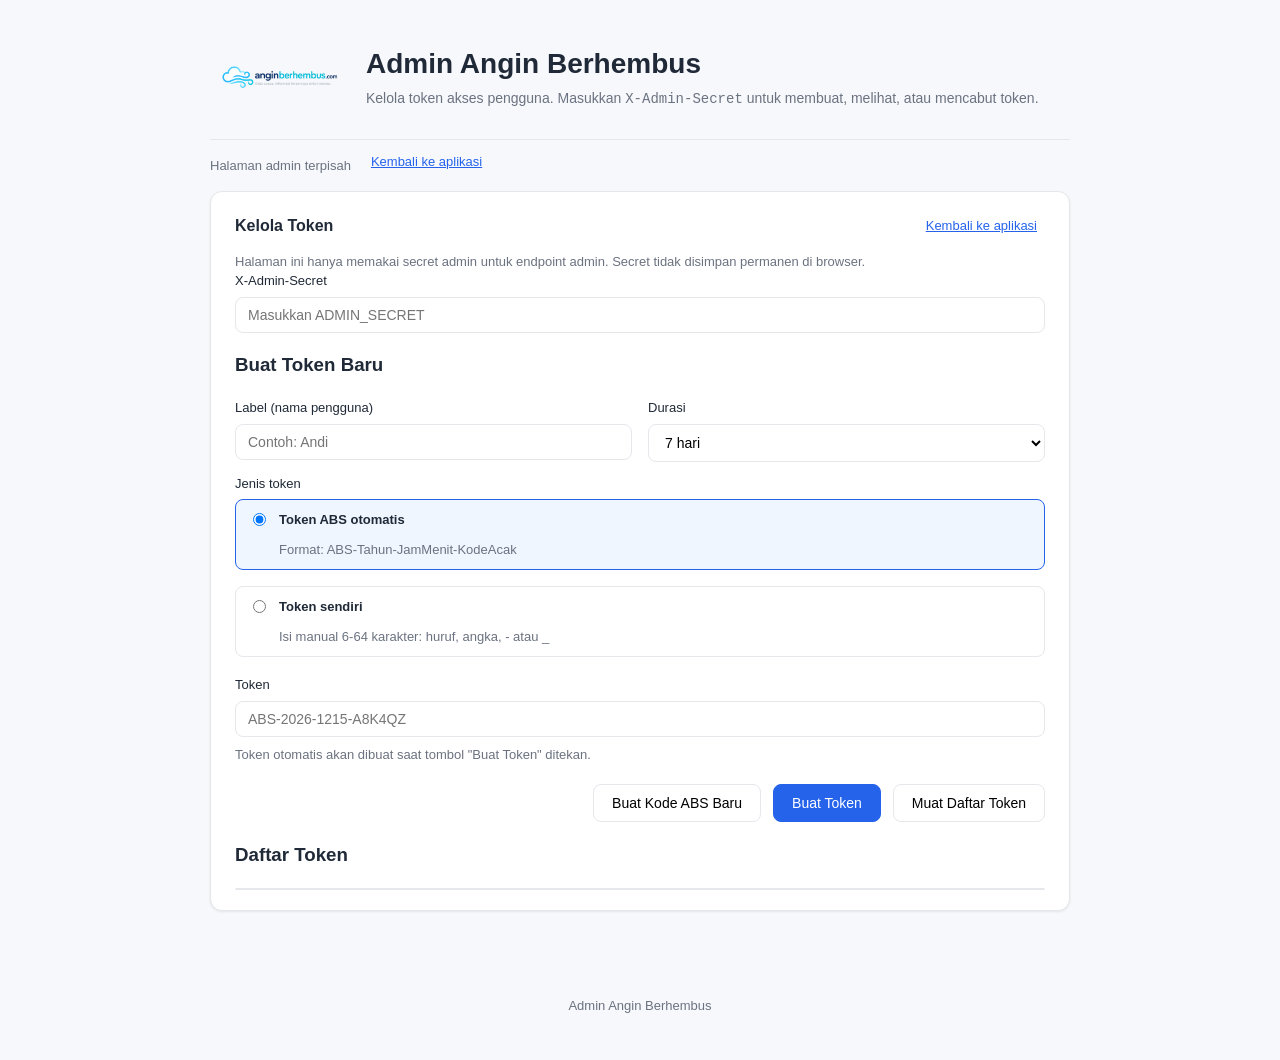
==== admin.html @ bf07e235 "sync: update admin.html" ====
<!DOCTYPE html>
<html lang="id">
<head>
    <meta charset="UTF-8" />
    <meta name="viewport" content="width=device-width, initial-scale=1.0" />
    <title>Admin - Angin Berhembus</title>
    <link rel="stylesheet" href="styles.css" />
    <link rel="icon" type="image/x-icon" href="assets/favicon.ico" />
    <link rel="icon" type="image/png" sizes="128x128" href="assets/favicon.png" />
    <link rel="apple-touch-icon" href="assets/favicon.png" />
</head>
<body data-page="admin">
    <header>
        <div class="brand">
            <img src="assets/logo.png" alt="Logo Angin Berhembus" class="brand-logo" />
            <div class="brand-text">
                <h1>Admin Angin Berhembus</h1>
                <p class="subtitle">
                    Kelola token akses pengguna. Masukkan <code>X-Admin-Secret</code>
                    untuk membuat, melihat, atau mencabut token.
                </p>
            </div>
        </div>
        <div class="auth-bar">
            <span class="muted">Halaman admin terpisah</span>
            <a class="link-button" href="/">Kembali ke aplikasi</a>
        </div>
    </header>

    <main id="admin-view">
        <section class="card">
            <div class="card-header-row">
                <h2>Kelola Token</h2>
                <a class="link-button" href="/">Kembali ke aplikasi</a>
            </div>
            <p class="muted">
                Halaman ini hanya memakai secret admin untuk endpoint admin.
                Secret tidak disimpan permanen di browser.
            </p>
            <div class="field">
                <label for="admin-secret">X-Admin-Secret</label>
                <input
                    id="admin-secret"
                    type="password"
                    placeholder="Masukkan ADMIN_SECRET"
                    autocomplete="current-password"
                />
            </div>

            <h3>Buat Token Baru</h3>
            <div class="row">
                <div class="field">
                    <label for="admin-new-label">Label (nama pengguna)</label>
                    <input id="admin-new-label" type="text" placeholder="Contoh: Andi" />
                </div>
                <div class="field">
                    <label for="admin-new-days">Durasi</label>
                    <select id="admin-new-days">
                        <option value="1">1 hari</option>
                        <option value="7" selected>7 hari</option>
                        <option value="30">30 hari (1 bulan)</option>
                    </select>
                </div>
            </div>

            <div class="field">
                <label>Jenis token</label>
                <div class="radio-row compact">
                    <label class="radio">
                        <input type="radio" name="admin-token-mode" value="abs" checked />
                        <span>
                            <strong>Token ABS otomatis</strong>
                            <em class="muted">Format: ABS-Tahun-JamMenit-KodeAcak</em>
                        </span>
                    </label>
                    <label class="radio">
                        <input type="radio" name="admin-token-mode" value="custom" />
                        <span>
                            <strong>Token sendiri</strong>
                            <em class="muted">Isi manual 6-64 karakter: huruf, angka, - atau _</em>
                        </span>
                    </label>
                </div>
            </div>

            <div class="row">
                <div class="field">
                    <label for="admin-new-token">Token</label>
                    <input
                        id="admin-new-token"
                        type="text"
                        placeholder="ABS-2026-1215-A8K4QZ"
                        autocomplete="off"
                        spellcheck="false"
                    />
                    <p id="admin-token-help" class="muted">
                        Token otomatis akan dibuat saat tombol "Buat Token" ditekan.
                    </p>
                </div>
            </div>

            <div class="actions">
                <button id="admin-generate-token-btn" type="button">Buat Kode ABS Baru</button>
                <button id="admin-create-btn" type="button" class="primary">Buat Token</button>
                <button id="admin-refresh-btn" type="button">Muat Daftar Token</button>
            </div>
            <div id="admin-status" class="status" hidden></div>
            <div id="admin-new-token-box" class="status info" hidden></div>

            <h3>Daftar Token</h3>
            <div class="table-wrap">
                <table id="admin-tokens-table"></table>
            </div>
        </section>
    </main>

    <footer>
        <p>Admin Angin Berhembus</p>
    </footer>

    <script src="config.js"></script>
    <script src="app.js"></script>
</body>
</html>
---- styles.css ----
:root {
    --bg: #f6f8fb;
    --card: #ffffff;
    --text: #1f2937;
    --muted: #6b7280;
    --primary: #2563eb;
    --primary-hover: #1d4ed8;
    --border: #e5e7eb;
    --error: #dc2626;
    --success: #059669;
    --shadow: 0 1px 3px rgba(0, 0, 0, 0.05), 0 1px 2px rgba(0, 0, 0, 0.03);
}

* { box-sizing: border-box; }

body {
    margin: 0;
    font-family: -apple-system, BlinkMacSystemFont, "Segoe UI", Roboto, "Helvetica Neue",
        Arial, sans-serif;
    background: var(--bg);
    color: var(--text);
    line-height: 1.5;
}

header {
    max-width: 900px;
    margin: 0 auto;
    padding: 32px 20px 16px;
}

.brand {
    display: flex;
    align-items: center;
    gap: 16px;
}

.brand-logo {
    width: 140px;
    height: auto;
    flex-shrink: 0;
}

.brand-text {
    min-width: 0;
}

header h1 {
    margin: 0 0 8px;
    font-size: 28px;
    line-height: 1.1;
}

.subtitle {
    margin: 0;
    color: var(--muted);
    font-size: 14px;
}

.subtitle a { color: var(--primary); }

@media (max-width: 560px) {
    .brand { gap: 12px; }
    .brand-logo { width: 88px; }
    header h1 { font-size: 22px; }
}

main {
    max-width: 900px;
    margin: 0 auto;
    padding: 0 20px 40px;
}

.card {
    background: var(--card);
    border: 1px solid var(--border);
    border-radius: 12px;
    padding: 20px 24px;
    margin-bottom: 16px;
    box-shadow: var(--shadow);
}

.card h2 {
    margin: 0 0 16px;
    font-size: 16px;
    font-weight: 600;
}

.field {
    display: flex;
    flex-direction: column;
    margin-bottom: 12px;
    flex: 1;
}

.field label {
    font-size: 13px;
    font-weight: 500;
    margin-bottom: 6px;
    color: var(--text);
}

.field input,
.field select {
    padding: 9px 12px;
    border: 1px solid var(--border);
    border-radius: 8px;
    font-size: 14px;
    font-family: inherit;
    background: white;
    transition: border-color 0.15s, box-shadow 0.15s;
}

.field input:focus,
.field select:focus {
    outline: none;
    border-color: var(--primary);
    box-shadow: 0 0 0 3px rgba(37, 99, 235, 0.15);
}

.row {
    display: flex;
    gap: 16px;
    flex-wrap: wrap;
}

.row .field {
    min-width: 200px;
}

.muted {
    color: var(--muted);
    font-size: 13px;
    margin: 8px 0 0;
}

.autocomplete {
    position: relative;
}

.suggestions {
    position: absolute;
    z-index: 20;
    top: 100%;
    left: 0;
    right: 0;
    margin: 4px 0 0;
    padding: 4px;
    list-style: none;
    background: white;
    border: 1px solid var(--border);
    border-radius: 8px;
    max-height: 240px;
    overflow-y: auto;
    box-shadow: 0 4px 12px rgba(0, 0, 0, 0.08);
}

.suggestions li {
    padding: 8px 10px;
    border-radius: 6px;
    cursor: pointer;
    font-size: 14px;
}

.suggestions li:hover,
.suggestions li.active {
    background: #eff6ff;
}

.suggestions li .meta {
    display: block;
    color: var(--muted);
    font-size: 12px;
    margin-top: 2px;
}

.checkbox-grid {
    display: grid;
    grid-template-columns: repeat(auto-fill, minmax(220px, 1fr));
    gap: 6px 12px;
}

.check {
    display: flex;
    align-items: center;
    gap: 8px;
    font-size: 14px;
    cursor: pointer;
    padding: 4px 0;
}

.check input { margin: 0; }

.radio-row {
    display: flex;
    flex-direction: column;
    gap: 10px;
}

.radio {
    display: flex;
    align-items: flex-start;
    gap: 10px;
    padding: 10px 12px;
    border: 1px solid var(--border);
    border-radius: 8px;
    cursor: pointer;
    font-size: 14px;
    transition: border-color 0.15s, background 0.15s;
}

.radio:has(input:checked) {
    border-color: var(--primary);
    background: #eff6ff;
}

.radio input { margin-top: 3px; }
.radio span { display: flex; flex-direction: column; gap: 2px; }
.radio em { font-style: normal; font-size: 13px; }

select#station-select {
    font-family: ui-monospace, SFMono-Regular, Menlo, Monaco, Consolas, monospace;
    font-size: 13px;
    padding: 6px;
}

select#station-select option {
    padding: 4px 6px;
}

.windrose-header {
    display: flex;
    align-items: center;
    justify-content: space-between;
    margin-bottom: 12px;
    gap: 12px;
}

.windrose-header h2 { margin: 0; }

.windrose-chart {
    width: 100%;
    height: 520px;
    min-height: 480px;
}

.windrose-controls {
    display: flex;
    flex-wrap: wrap;
    align-items: center;
    gap: 8px 12px;
    margin: 0 0 12px;
}

.radio.inline {
    padding: 6px 10px;
}

.actions {
    display: flex;
    gap: 12px;
    flex-wrap: wrap;
    justify-content: flex-end;
    margin-top: 8px;
}

button {
    padding: 10px 18px;
    border-radius: 8px;
    border: 1px solid var(--border);
    background: white;
    font-size: 14px;
    font-weight: 500;
    font-family: inherit;
    cursor: pointer;
    transition: background 0.15s, border-color 0.15s, transform 0.05s;
}

button:hover { background: #f3f4f6; }
button:active { transform: translateY(1px); }
button:disabled { opacity: 0.6; cursor: not-allowed; }

button.primary {
    background: var(--primary);
    color: white;
    border-color: var(--primary);
}

button.primary:hover { background: var(--primary-hover); border-color: var(--primary-hover); }

.status {
    margin-top: 16px;
    padding: 12px 14px;
    border-radius: 8px;
    font-size: 14px;
}

.status.info { background: #eff6ff; color: #1e3a8a; border: 1px solid #bfdbfe; }
.status.error { background: #fef2f2; color: var(--error); border: 1px solid #fecaca; }
.status.success { background: #ecfdf5; color: var(--success); border: 1px solid #a7f3d0; }
.status.loading { background: #fffbeb; color: #92400e; border: 1px solid #fde68a; }

.table-wrap {
    overflow-x: auto;
    border: 1px solid var(--border);
    border-radius: 8px;
}

table {
    width: 100%;
    border-collapse: collapse;
    font-size: 13px;
}

th, td {
    padding: 8px 10px;
    border-bottom: 1px solid var(--border);
    text-align: left;
    white-space: nowrap;
}

th {
    background: #f9fafb;
    font-weight: 600;
    position: sticky;
    top: 0;
}

tr:last-child td { border-bottom: none; }
tr:nth-child(even) { background: #fafbfc; }

footer {
    max-width: 900px;
    margin: 0 auto;
    padding: 16px 20px 32px;
    color: var(--muted);
    font-size: 13px;
    text-align: center;
}

footer a { color: var(--primary); }

/* The HTML `hidden` attribute must always win against our flex/grid layouts. */
[hidden] { display: none !important; }

/* Auth bar in header */
.auth-bar {
    margin-top: 12px;
    display: flex;
    align-items: center;
    gap: 12px;
    font-size: 13px;
    color: var(--muted);
    padding-top: 8px;
    border-top: 1px solid var(--border);
}

.auth-bar #auth-label {
    flex: 1;
    color: var(--text);
    font-weight: 500;
}

.link-button {
    background: none;
    border: none;
    color: var(--primary);
    cursor: pointer;
    padding: 4px 8px;
    font-size: 13px;
    border-radius: 4px;
}

.link-button:hover { background: rgba(37, 99, 235, 0.08); }

/* Login card */
.login-card { max-width: 520px; margin: 24px auto; }
.login-card .actions { margin-top: 16px; }

/* Admin panel */
.card-header-row {
    display: flex;
    align-items: center;
    justify-content: space-between;
    margin-bottom: 12px;
}

.card-header-row h2 { margin: 0; }

.token-display {
    font-family: ui-monospace, "SF Mono", Menlo, Consolas, monospace;
    font-size: 12px;
    background: #f3f4f6;
    padding: 2px 6px;
    border-radius: 4px;
    word-break: break-all;
    user-select: all;
}

.badge {
    display: inline-block;
    padding: 2px 8px;
    border-radius: 999px;
    font-size: 12px;
    font-weight: 600;
}
.badge.good { background: #d1fae5; color: #065f46; }
.badge.bad  { background: #fee2e2; color: #991b1b; }
.badge.muted { background: #e5e7eb; color: #4b5563; }

.status.info { background: #eff6ff; color: #1e3a8a; border: 1px solid #bfdbfe; }
.status.success { background: #ecfdf5; color: #065f46; border: 1px solid #a7f3d0; }
.status.error { background: #fef2f2; color: #991b1b; border: 1px solid #fecaca; }
.status.loading { background: #fef3c7; color: #92400e; border: 1px solid #fde68a; }

/* Tabs (Cari Nama / Pilih di Peta) */
.tabs {
    display: flex;
    gap: 4px;
    border-bottom: 1px solid var(--border);
    margin-bottom: 14px;
}
.tab {
    background: transparent;
    border: none;
    border-bottom: 2px solid transparent;
    padding: 8px 14px;
    font-size: 14px;
    font-weight: 500;
    color: var(--muted);
    cursor: pointer;
    transition: color 0.15s, border-color 0.15s;
}
.tab:hover { color: var(--primary); }
.tab.active {
    color: var(--primary);
    border-bottom-color: var(--primary);
}

.map-canvas {
    width: 100%;
    height: 380px;
    border: 1px solid var(--border);
    border-radius: 8px;
    margin-top: 8px;
}
.map-controls {
    display: flex;
    align-items: center;
    justify-content: space-between;
    gap: 12px;
    flex-wrap: wrap;
    margin-bottom: 8px;
}
.mode-toggle {
    display: flex;
    gap: 8px;
}
.radio-inline {
    display: inline-flex;
    align-items: center;
    gap: 6px;
    padding: 6px 10px;
    border: 1px solid var(--border);
    border-radius: 6px;
    font-size: 13px;
    cursor: pointer;
}
.radio-inline:has(input:checked) {
    border-color: var(--primary);
    background: #eff6ff;
    color: var(--primary);
}

/* Override Leaflet's default z-index so popups don't punch through other UI. */
.leaflet-pane, .leaflet-top, .leaflet-bottom { z-index: 100; }

@media (max-width: 600px) {
    header { padding: 20px 16px 8px; }
    main { padding: 0 16px 24px; }
    .card { padding: 16px; }
    .actions { justify-content: stretch; }
    .actions button { flex: 1; }
    .map-canvas { height: 320px; }
}
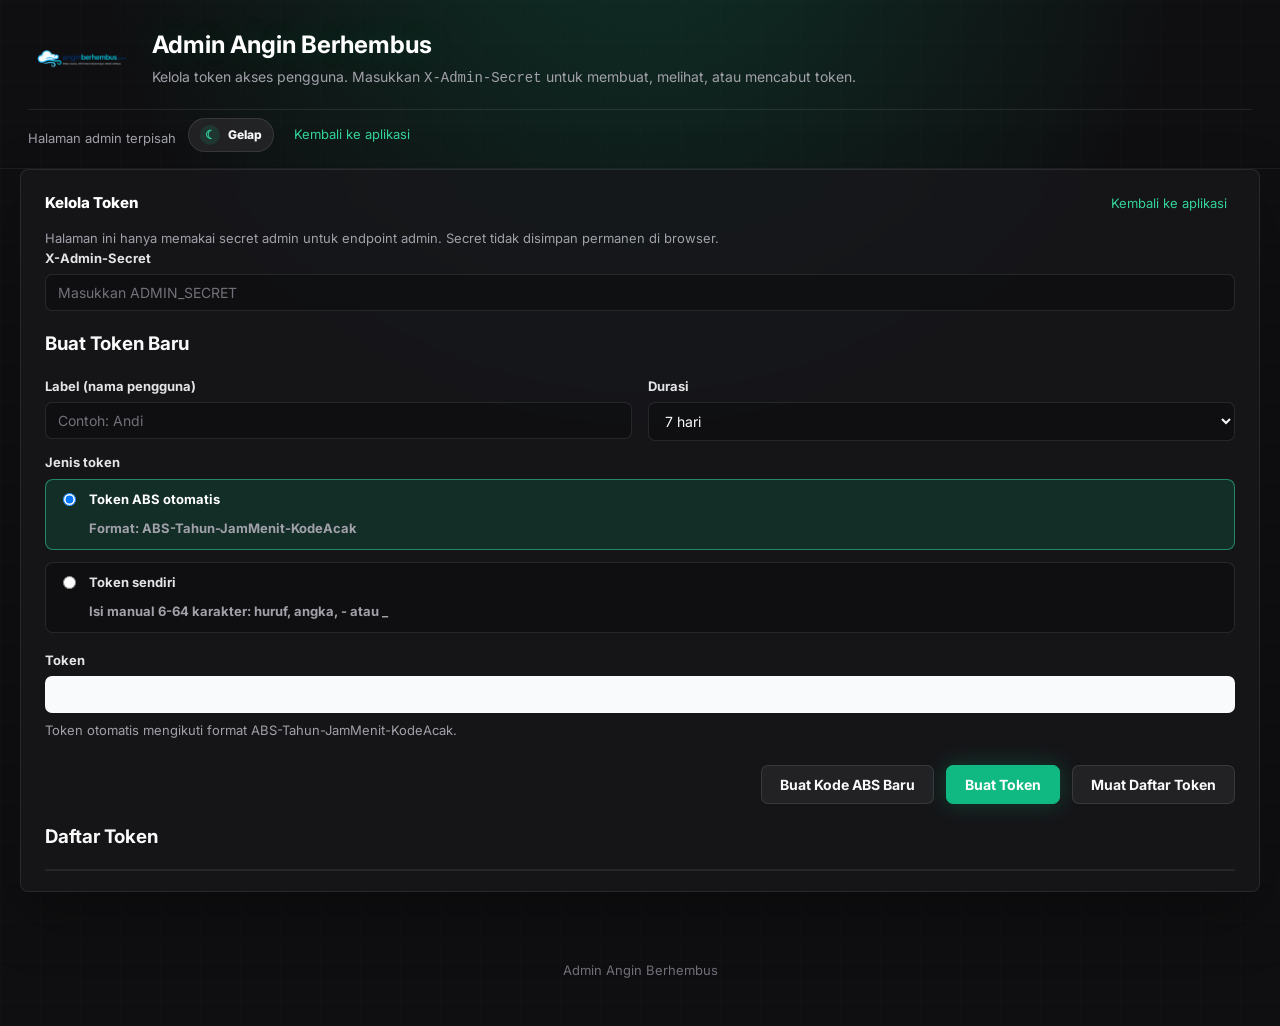
==== commit c5e7c081: "sync: update admin.html" ====
--- a/admin.html
+++ b/admin.html
@@ -4,7 +4,17 @@
     <meta charset="UTF-8" />
     <meta name="viewport" content="width=device-width, initial-scale=1.0" />
     <title>Admin - Angin Berhembus</title>
-    <link rel="stylesheet" href="styles.css" />
+    <link rel="preconnect" href="https://fonts.googleapis.com" />
+    <link rel="preconnect" href="https://fonts.gstatic.com" crossorigin />
+    <link href="https://fonts.googleapis.com/css2?family=Inter:wght@300;400;600;700;800&display=swap" rel="stylesheet" />
+    <link rel="stylesheet" href="styles.css?v=20260522-admin-theme-login" />
+    <script>
+        (() => {
+            const saved = localStorage.getItem("wde.theme");
+            const theme = saved === "light" || saved === "dark" ? saved : "dark";
+            document.documentElement.dataset.theme = theme;
+        })();
+    </script>
     <link rel="icon" type="image/x-icon" href="assets/favicon.ico" />
     <link rel="icon" type="image/png" sizes="128x128" href="assets/favicon.png" />
     <link rel="apple-touch-icon" href="assets/favicon.png" />
@@ -23,6 +33,10 @@
         </div>
         <div class="auth-bar">
             <span class="muted">Halaman admin terpisah</span>
+            <button id="theme-toggle" type="button" class="theme-toggle" aria-label="Ganti tema" aria-pressed="false">
+                <span class="theme-icon" aria-hidden="true">☾</span>
+                <span id="theme-label">Gelap</span>
+            </button>
             <a class="link-button" href="/">Kembali ke aplikasi</a>
         </div>
     </header>
@@ -119,6 +133,6 @@
     </footer>
 
     <script src="config.js"></script>
-    <script src="app.js"></script>
+    <script src="app.js?v=20260522-admin-theme-login"></script>
 </body>
 </html>
--- a/styles.css
+++ b/styles.css
@@ -117,6 +117,11 @@
     box-shadow: 0 0 0 3px rgba(37, 99, 235, 0.15);
 }
 
+.field input[readonly] {
+    background: #f9fafb;
+    color: var(--text);
+}
+
 .row {
     display: flex;
     gap: 16px;
@@ -196,6 +201,10 @@
     gap: 10px;
 }
 
+.radio-row.compact {
+    gap: 6px;
+}
+
 .radio {
     display: flex;
     align-items: flex-start;
@@ -368,6 +377,7 @@
     padding: 4px 8px;
     font-size: 13px;
     border-radius: 4px;
+    text-decoration: none;
 }
 
 .link-button:hover { background: rgba(37, 99, 235, 0.08); }
@@ -451,6 +461,88 @@
     flex-wrap: wrap;
     margin-bottom: 8px;
 }
+
+.coordinate-panel {
+    padding: 14px;
+    margin: 10px 0 12px;
+    background: rgba(39, 39, 42, 0.48);
+    border: 1px solid rgba(255, 255, 255, 0.09);
+    border-radius: 8px;
+}
+
+.coordinate-fields {
+    margin-top: 4px;
+}
+
+.dms-grid {
+    display: grid;
+    grid-template-columns: 86px repeat(3, minmax(74px, 1fr)) minmax(76px, 0.7fr);
+    gap: 8px;
+    align-items: center;
+}
+
+.dms-grid label {
+    color: #e4e4e7;
+    font-size: 13px;
+    font-weight: 700;
+}
+
+.dms-grid input,
+.dms-grid select {
+    min-width: 0;
+    padding: 9px 10px;
+    color: #fafafa;
+    background: rgba(15, 15, 17, 0.72);
+    border: 1px solid rgba(255, 255, 255, 0.10);
+    border-radius: 7px;
+}
+
+.coordinate-actions {
+    display: flex;
+    align-items: center;
+    gap: 12px;
+    flex-wrap: wrap;
+    margin-top: 10px;
+}
+
+.coordinate-actions .primary {
+    min-width: 170px;
+}
+
+.climate-chart-grid {
+    display: grid;
+    grid-template-columns: 1fr;
+    gap: 16px;
+    height: auto;
+    min-height: 0;
+}
+
+.climate-chart-card {
+    padding: 14px;
+    background: rgba(15, 15, 17, 0.40);
+    border: 1px solid rgba(255, 255, 255, 0.09);
+    border-radius: 8px;
+}
+
+.climate-chart-card-header {
+    display: flex;
+    align-items: center;
+    justify-content: space-between;
+    gap: 12px;
+    margin-bottom: 8px;
+}
+
+.climate-chart-card-header h3 {
+    margin: 0;
+    color: #ffffff;
+    font-size: 14px;
+}
+
+.climate-plot {
+    width: 100%;
+    height: 430px;
+    min-height: 380px;
+}
 .mode-toggle {
     display: flex;
     gap: 8px;
@@ -481,4 +573,920 @@
     .actions { justify-content: stretch; }
     .actions button { flex: 1; }
     .map-canvas { height: 320px; }
-}
+    .dms-grid { grid-template-columns: 1fr; }
+    .climate-plot { height: 380px; }
+}
+
+/* Professional dashboard refresh */
+:root {
+    --bg: #f8fafc;
+    --card: #ffffff;
+    --text: #0f172a;
+    --muted: #64748b;
+    --primary: #0f766e;
+    --primary-hover: #115e59;
+    --navy: #0f172a;
+    --panel: #f1f5f9;
+    --border: #dbe3ea;
+    --shadow: 0 12px 28px rgba(15, 23, 42, 0.06);
+}
+
+body {
+    background:
+        linear-gradient(180deg, #ffffff 0, #f8fafc 260px),
+        var(--bg);
+}
+
+header,
+main,
+footer {
+    max-width: 1360px;
+}
+
+header {
+    padding: 24px 28px 16px;
+    border-bottom: 1px solid rgba(219, 227, 234, 0.9);
+}
+
+.brand-logo {
+    width: 108px;
+}
+
+header h1 {
+    color: var(--navy);
+    font-size: 24px;
+    letter-spacing: 0;
+}
+
+.subtitle {
+    max-width: 760px;
+    color: #475569;
+}
+
+main#app-view {
+    padding: 22px 28px 48px;
+}
+
+.dashboard-shell {
+    display: grid;
+    grid-template-columns: 282px minmax(0, 1fr);
+    gap: 24px;
+    align-items: start;
+}
+
+.dashboard-workspace {
+    min-width: 0;
+}
+
+.workflow-sidebar {
+    position: sticky;
+    top: 16px;
+    min-height: 620px;
+    padding: 22px;
+    color: #334155;
+    background: #ffffff;
+    border: 1px solid var(--border);
+    border-radius: 8px;
+    box-shadow: none;
+}
+
+.workflow-kicker {
+    margin: 0 0 10px;
+    color: #0f766e;
+    font-size: 11px;
+    font-weight: 800;
+    letter-spacing: 0.08em;
+    text-transform: uppercase;
+}
+
+.workflow-sidebar h2 {
+    margin: 0 0 18px;
+    color: var(--navy);
+    font-size: 22px;
+    line-height: 1.15;
+}
+
+.workflow-steps {
+    display: flex;
+    flex-direction: column;
+    gap: 13px;
+    margin: 0;
+    padding: 0;
+    list-style: none;
+}
+
+.workflow-steps li {
+    display: grid;
+    grid-template-columns: 34px minmax(0, 1fr);
+    gap: 12px;
+    align-items: start;
+}
+
+.workflow-steps li > span {
+    display: grid;
+    place-items: center;
+    width: 34px;
+    height: 34px;
+    color: #0f766e;
+    background: #ecfdf5;
+    border: 1px solid #99f6e4;
+    border-radius: 8px;
+    font-size: 12px;
+    font-weight: 800;
+}
+
+.workflow-steps strong {
+    display: block;
+    color: #0f172a;
+    font-size: 14px;
+}
+
+.workflow-steps small {
+    display: block;
+    color: #64748b;
+    font-size: 12px;
+    line-height: 1.45;
+}
+
+.sidebar-panel {
+    margin-top: 22px;
+    padding: 14px;
+    background: #f8fafc;
+    border: 1px solid var(--border);
+    border-radius: 8px;
+}
+
+.sidebar-panel strong {
+    display: block;
+    color: #0f172a;
+    font-size: 13px;
+}
+
+.sidebar-panel p {
+    margin: 6px 0 0;
+    color: #64748b;
+    font-size: 12px;
+    line-height: 1.55;
+}
+
+#weather-form {
+    display: grid;
+    grid-template-columns: repeat(2, minmax(0, 1fr));
+    gap: 16px;
+}
+
+#weather-form > .card,
+#weather-form > .actions,
+#weather-form > .status {
+    margin: 0;
+}
+
+#weather-form > .card:nth-of-type(1),
+#weather-form > .card:nth-of-type(2),
+#weather-form > .actions,
+#weather-form > .status {
+    grid-column: 1 / -1;
+}
+
+.card {
+    border-radius: 8px;
+    border-color: var(--border);
+    box-shadow: none;
+}
+
+.card h2 {
+    color: var(--navy);
+    font-size: 15px;
+    font-weight: 800;
+}
+
+.field label {
+    color: #334155;
+    font-weight: 700;
+}
+
+.field input,
+.field select {
+    border-radius: 7px;
+    border-color: #cbd5e1;
+    color: #0f172a;
+}
+
+.field input:focus,
+.field select:focus {
+    border-color: var(--primary);
+    box-shadow: 0 0 0 3px rgba(15, 118, 110, 0.14);
+}
+
+.radio {
+    border-radius: 8px;
+    background: #ffffff;
+}
+
+.radio:has(input:checked),
+.radio-inline:has(input:checked) {
+    border-color: #0f766e;
+    background: #ecfdf5;
+    color: #0f766e;
+}
+
+.tabs {
+    border-color: var(--border);
+}
+
+.tab.active {
+    color: var(--primary);
+    border-bottom-color: var(--primary);
+}
+
+.actions {
+    align-items: center;
+    padding: 4px 0 0;
+}
+
+button {
+    border-radius: 7px;
+    border-color: #cbd5e1;
+    color: #0f172a;
+    font-weight: 700;
+}
+
+button.primary {
+    background: #0f766e;
+    border-color: #0f766e;
+    box-shadow: 0 8px 18px rgba(15, 118, 110, 0.18);
+}
+
+button.primary:hover {
+    background: #115e59;
+    border-color: #115e59;
+}
+
+#baseline-btn {
+    color: #0f766e;
+    background: #ecfdf5;
+    border-color: #99f6e4;
+}
+
+#baseline-btn:hover {
+    background: #ccfbf1;
+}
+
+#download-btn {
+    min-width: 176px;
+}
+
+.status {
+    border-radius: 8px;
+    font-weight: 700;
+}
+
+#weather-form > .status {
+    border-left-width: 5px;
+}
+
+.status.info {
+    color: #164e63;
+    background: #ecfeff;
+    border-color: #a5f3fc;
+}
+
+.status.success {
+    color: #065f46;
+    background: #ecfdf5;
+    border-color: #99f6e4;
+}
+
+.status.loading {
+    color: #713f12;
+    background: #fffbeb;
+    border-color: #fde68a;
+}
+
+.status.error {
+    color: #991b1b;
+    background: #fef2f2;
+    border-color: #fecaca;
+}
+
+#climate-chart-section,
+#windrose-section,
+#preview-section {
+    margin-top: 16px;
+}
+
+.windrose-header {
+    padding-bottom: 12px;
+    border-bottom: 1px solid var(--border);
+}
+
+.windrose-chart {
+    min-height: 440px;
+    height: 500px;
+}
+
+#preview-info {
+    margin-bottom: 14px;
+    padding: 13px 14px;
+    color: #334155;
+    background: #f8fafc;
+    border: 1px solid var(--border);
+    border-radius: 8px;
+}
+
+.preview-summary-text {
+    font-size: 13px;
+    line-height: 1.55;
+}
+
+.source-badges {
+    display: flex;
+    flex-wrap: wrap;
+    gap: 8px;
+    margin-top: 10px;
+}
+
+.source-badge {
+    display: inline-flex;
+    align-items: center;
+    min-height: 26px;
+    padding: 4px 9px;
+    border: 1px solid #cbd5e1;
+    border-radius: 999px;
+    color: #334155;
+    background: #ffffff;
+    font-size: 12px;
+    font-weight: 800;
+}
+
+.source-badge.observed,
+.source-badge.audit-good {
+    color: #065f46;
+    background: #ecfdf5;
+    border-color: #99f6e4;
+}
+
+.source-badge.aggregated {
+    color: #164e63;
+    background: #ecfeff;
+    border-color: #a5f3fc;
+}
+
+.source-badge.reanalysis,
+.source-badge.audit-warn {
+    color: #92400e;
+    background: #fffbeb;
+    border-color: #fde68a;
+}
+
+.table-wrap {
+    border-radius: 8px;
+    background: white;
+}
+
+table {
+    font-size: 12px;
+}
+
+th {
+    color: #0f172a;
+    background: #eaf1f7;
+    font-size: 12px;
+    text-transform: none;
+}
+
+td {
+    color: #1e293b;
+}
+
+tr:nth-child(even) {
+    background: #f8fafc;
+}
+
+footer {
+    padding-top: 0;
+}
+
+@media (max-width: 980px) {
+    header,
+    main#app-view,
+    footer {
+        padding-left: 18px;
+        padding-right: 18px;
+    }
+
+    .dashboard-shell,
+    #weather-form {
+        grid-template-columns: 1fr;
+    }
+
+    .workflow-sidebar {
+        position: static;
+        min-height: auto;
+    }
+
+    #weather-form > .card,
+    #weather-form > .actions,
+    #weather-form > .status {
+        grid-column: 1;
+    }
+}
+
+/* Hard override for cached/dark sidebar variants. */
+main#app-view .workflow-sidebar {
+    color: #334155 !important;
+    background: #ffffff !important;
+    border-color: #dbe3ea !important;
+    box-shadow: none !important;
+}
+
+main#app-view .workflow-kicker {
+    color: #0f766e !important;
+}
+
+main#app-view .workflow-sidebar h2,
+main#app-view .workflow-steps strong,
+main#app-view .sidebar-panel strong {
+    color: #0f172a !important;
+}
+
+main#app-view .workflow-steps small,
+main#app-view .sidebar-panel p {
+    color: #64748b !important;
+}
+
+main#app-view .sidebar-panel {
+    background: #f8fafc !important;
+    border-color: #dbe3ea !important;
+}
+
+/* Planter-inspired premium dark/glass theme. */
+:root {
+    --bg: #0f0f11;
+    --card: rgba(24, 24, 27, 0.78);
+    --text: #fafafa;
+    --muted: #a1a1aa;
+    --primary: #10b981;
+    --primary-hover: #059669;
+    --accent: #34d399;
+    --navy: #fafafa;
+    --panel: rgba(39, 39, 42, 0.65);
+    --border: rgba(255, 255, 255, 0.09);
+    --shadow: 0 24px 60px rgba(0, 0, 0, 0.28);
+}
+
+body {
+    font-family: "Inter", -apple-system, BlinkMacSystemFont, "Segoe UI", sans-serif;
+    color: var(--text);
+    background:
+        radial-gradient(circle at 50% -12%, rgba(16, 185, 129, 0.20), rgba(15, 15, 17, 0) 42%),
+        linear-gradient(rgba(39, 39, 42, 0.08) 1px, transparent 1px),
+        linear-gradient(90deg, rgba(39, 39, 42, 0.08) 1px, transparent 1px),
+        #0f0f11;
+    background-size: auto, 40px 40px, 40px 40px, auto;
+}
+
+header {
+    border-bottom-color: rgba(255, 255, 255, 0.06);
+}
+
+header h1 {
+    color: #ffffff;
+    text-shadow: 0 0 32px rgba(16, 185, 129, 0.24);
+}
+
+.subtitle,
+.muted {
+    color: #a1a1aa;
+}
+
+.subtitle a,
+footer a,
+.link-button {
+    color: #34d399;
+}
+
+.dashboard-shell {
+    gap: 24px;
+}
+
+.card,
+.workflow-sidebar,
+.login-card {
+    color: #fafafa;
+    background: rgba(24, 24, 27, 0.78);
+    border: 1px solid rgba(255, 255, 255, 0.09);
+    box-shadow: 0 24px 60px rgba(0, 0, 0, 0.28);
+    backdrop-filter: blur(10px);
+}
+
+.workflow-sidebar,
+main#app-view .workflow-sidebar {
+    color: #fafafa !important;
+    background: rgba(24, 24, 27, 0.78) !important;
+    border-color: rgba(255, 255, 255, 0.09) !important;
+    box-shadow: 0 24px 60px rgba(0, 0, 0, 0.28) !important;
+}
+
+.workflow-kicker,
+main#app-view .workflow-kicker {
+    color: #34d399 !important;
+}
+
+.workflow-sidebar h2,
+.card h2,
+main#app-view .workflow-sidebar h2,
+main#app-view .workflow-steps strong,
+main#app-view .sidebar-panel strong {
+    color: #ffffff !important;
+}
+
+.workflow-steps small,
+main#app-view .workflow-steps small,
+main#app-view .sidebar-panel p {
+    color: #a1a1aa !important;
+}
+
+.workflow-steps li > span {
+    color: #34d399;
+    background: rgba(16, 185, 129, 0.16);
+    border-color: rgba(52, 211, 153, 0.34);
+}
+
+.sidebar-panel,
+main#app-view .sidebar-panel {
+    background: rgba(39, 39, 42, 0.65) !important;
+    border-color: rgba(255, 255, 255, 0.09) !important;
+}
+
+.field label {
+    color: #e4e4e7;
+}
+
+.field input,
+.field select,
+select#station-select {
+    color: #fafafa;
+    background: rgba(15, 15, 17, 0.72);
+    border-color: rgba(255, 255, 255, 0.10);
+}
+
+.field input::placeholder {
+    color: #71717a;
+}
+
+.field input:focus,
+.field select:focus {
+    border-color: #10b981;
+    box-shadow: 0 0 0 3px rgba(16, 185, 129, 0.18);
+}
+
+.suggestions,
+.radio,
+.radio-inline,
+.table-wrap {
+    background: rgba(15, 15, 17, 0.72);
+    border-color: rgba(255, 255, 255, 0.10);
+}
+
+.suggestions li:hover,
+.suggestions li.active,
+.radio:has(input:checked),
+.radio-inline:has(input:checked) {
+    color: #ffffff;
+    background: rgba(16, 185, 129, 0.15);
+    border-color: rgba(52, 211, 153, 0.55);
+}
+
+.tabs {
+    border-color: rgba(255, 255, 255, 0.10);
+}
+
+.tab {
+    color: #a1a1aa;
+}
+
+.tab:hover,
+.tab.active {
+    color: #34d399;
+    border-bottom-color: #10b981;
+}
+
+button {
+    color: #fafafa;
+    background: rgba(39, 39, 42, 0.80);
+    border-color: rgba(255, 255, 255, 0.10);
+}
+
+button:hover {
+    background: rgba(255, 255, 255, 0.10);
+}
+
+button.primary {
+    background: #10b981;
+    border-color: #10b981;
+    box-shadow: 0 0 22px rgba(16, 185, 129, 0.26);
+}
+
+button.primary:hover {
+    background: #059669;
+    border-color: #059669;
+}
+
+#baseline-btn {
+    color: #ffffff;
+    background: rgba(16, 185, 129, 0.17);
+    border-color: rgba(52, 211, 153, 0.42);
+}
+
+#baseline-btn:hover {
+    background: rgba(16, 185, 129, 0.27);
+}
+
+.status.info,
+.status.success,
+.status.loading,
+.status.error {
+    background: rgba(39, 39, 42, 0.76);
+    border-color: rgba(255, 255, 255, 0.10);
+}
+
+.status.info { color: #67e8f9; }
+.status.success { color: #34d399; }
+.status.loading { color: #fbbf24; }
+.status.error { color: #fca5a5; }
+
+#preview-info,
+.source-badge {
+    color: #d4d4d8;
+    background: rgba(39, 39, 42, 0.66);
+    border-color: rgba(255, 255, 255, 0.09);
+}
+
+.source-badge.observed,
+.source-badge.audit-good {
+    color: #34d399;
+    background: rgba(16, 185, 129, 0.14);
+    border-color: rgba(52, 211, 153, 0.32);
+}
+
+.source-badge.aggregated {
+    color: #60a5fa;
+    background: rgba(59, 130, 246, 0.14);
+    border-color: rgba(96, 165, 250, 0.30);
+}
+
+.source-badge.reanalysis,
+.source-badge.audit-warn {
+    color: #fbbf24;
+    background: rgba(251, 191, 36, 0.12);
+    border-color: rgba(251, 191, 36, 0.28);
+}
+
+th {
+    color: #fafafa;
+    background: rgba(39, 39, 42, 0.92);
+}
+
+td {
+    color: #d4d4d8;
+}
+
+tr:nth-child(even) {
+    background: rgba(255, 255, 255, 0.03);
+}
+
+footer {
+    color: #71717a;
+}
+
+.theme-toggle {
+    display: inline-flex;
+    align-items: center;
+    gap: 8px;
+    min-height: 34px;
+    padding: 6px 11px;
+    color: #fafafa;
+    background: rgba(39, 39, 42, 0.80);
+    border: 1px solid rgba(255, 255, 255, 0.10);
+    border-radius: 999px;
+    font-size: 12px;
+    font-weight: 800;
+}
+
+.theme-icon {
+    display: grid;
+    place-items: center;
+    width: 20px;
+    height: 20px;
+    color: #34d399;
+    background: rgba(16, 185, 129, 0.14);
+    border-radius: 999px;
+}
+
+html[data-theme="light"] {
+    --bg: #f8fafc;
+    --card: #ffffff;
+    --text: #0f172a;
+    --muted: #64748b;
+    --primary: #0f766e;
+    --primary-hover: #115e59;
+    --accent: #14b8a6;
+    --navy: #0f172a;
+    --panel: #f1f5f9;
+    --border: #dbe3ea;
+    --shadow: 0 16px 36px rgba(15, 23, 42, 0.08);
+}
+
+html[data-theme="light"] body {
+    color: #0f172a;
+    background:
+        radial-gradient(circle at 50% -12%, rgba(20, 184, 166, 0.16), rgba(248, 250, 252, 0) 42%),
+        linear-gradient(rgba(15, 23, 42, 0.035) 1px, transparent 1px),
+        linear-gradient(90deg, rgba(15, 23, 42, 0.035) 1px, transparent 1px),
+        #f8fafc;
+    background-size: auto, 40px 40px, 40px 40px, auto;
+}
+
+html[data-theme="light"] header {
+    border-bottom-color: rgba(15, 23, 42, 0.08);
+}
+
+html[data-theme="light"] header h1 {
+    color: #0f172a;
+    text-shadow: none;
+}
+
+html[data-theme="light"] .subtitle,
+html[data-theme="light"] .muted {
+    color: #64748b;
+}
+
+html[data-theme="light"] .subtitle a,
+html[data-theme="light"] footer a,
+html[data-theme="light"] .link-button {
+    color: #0f766e;
+}
+
+html[data-theme="light"] .card,
+html[data-theme="light"] .workflow-sidebar,
+html[data-theme="light"] .login-card,
+html[data-theme="light"] main#app-view .workflow-sidebar {
+    color: #0f172a !important;
+    background: rgba(255, 255, 255, 0.92) !important;
+    border-color: #dbe3ea !important;
+    box-shadow: 0 16px 36px rgba(15, 23, 42, 0.08) !important;
+}
+
+html[data-theme="light"] .workflow-kicker,
+html[data-theme="light"] main#app-view .workflow-kicker {
+    color: #0f766e !important;
+}
+
+html[data-theme="light"] .workflow-sidebar h2,
+html[data-theme="light"] .card h2,
+html[data-theme="light"] main#app-view .workflow-sidebar h2,
+html[data-theme="light"] main#app-view .workflow-steps strong,
+html[data-theme="light"] main#app-view .sidebar-panel strong {
+    color: #0f172a !important;
+}
+
+html[data-theme="light"] .workflow-steps small,
+html[data-theme="light"] main#app-view .workflow-steps small,
+html[data-theme="light"] main#app-view .sidebar-panel p {
+    color: #64748b !important;
+}
+
+html[data-theme="light"] .workflow-steps li > span {
+    color: #0f766e;
+    background: #ecfdf5;
+    border-color: #99f6e4;
+}
+
+html[data-theme="light"] .sidebar-panel,
+html[data-theme="light"] main#app-view .sidebar-panel,
+html[data-theme="light"] #preview-info,
+html[data-theme="light"] .source-badge {
+    color: #334155;
+    background: #f8fafc !important;
+    border-color: #dbe3ea !important;
+}
+
+html[data-theme="light"] .field label {
+    color: #334155;
+}
+
+html[data-theme="light"] .field input,
+html[data-theme="light"] .field select,
+html[data-theme="light"] select#station-select,
+html[data-theme="light"] .suggestions,
+html[data-theme="light"] .radio,
+html[data-theme="light"] .radio-inline,
+html[data-theme="light"] .table-wrap,
+html[data-theme="light"] .coordinate-panel,
+html[data-theme="light"] .climate-chart-card {
+    color: #0f172a;
+    background: #ffffff;
+    border-color: #cbd5e1;
+}
+
+html[data-theme="light"] .dms-grid label {
+    color: #334155;
+}
+
+html[data-theme="light"] .dms-grid input,
+html[data-theme="light"] .dms-grid select {
+    color: #0f172a;
+    background: #ffffff;
+    border-color: #cbd5e1;
+}
+
+html[data-theme="light"] .climate-chart-card-header h3 {
+    color: #0f172a;
+}
+
+html[data-theme="light"] .field input::placeholder {
+    color: #94a3b8;
+}
+
+html[data-theme="light"] .suggestions li:hover,
+html[data-theme="light"] .suggestions li.active,
+html[data-theme="light"] .radio:has(input:checked),
+html[data-theme="light"] .radio-inline:has(input:checked) {
+    color: #0f766e;
+    background: #ecfdf5;
+    border-color: #0f766e;
+}
+
+html[data-theme="light"] .tabs {
+    border-color: #dbe3ea;
+}
+
+html[data-theme="light"] .tab {
+    color: #64748b;
+}
+
+html[data-theme="light"] .tab:hover,
+html[data-theme="light"] .tab.active {
+    color: #0f766e;
+    border-bottom-color: #0f766e;
+}
+
+html[data-theme="light"] button,
+html[data-theme="light"] .theme-toggle {
+    color: #0f172a;
+    background: #ffffff;
+    border-color: #cbd5e1;
+}
+
+html[data-theme="light"] button:hover {
+    background: #f1f5f9;
+}
+
+html[data-theme="light"] button.primary {
+    color: #ffffff;
+    background: #0f766e;
+    border-color: #0f766e;
+    box-shadow: 0 10px 22px rgba(15, 118, 110, 0.18);
+}
+
+html[data-theme="light"] #baseline-btn {
+    color: #0f766e;
+    background: #ecfdf5;
+    border-color: #99f6e4;
+}
+
+html[data-theme="light"] .theme-icon {
+    color: #0f766e;
+    background: #ecfdf5;
+}
+
+html[data-theme="light"] .status.info,
+html[data-theme="light"] .status.success,
+html[data-theme="light"] .status.loading,
+html[data-theme="light"] .status.error {
+    background: #ffffff;
+    border-color: #dbe3ea;
+}
+
+html[data-theme="light"] .status.info { color: #164e63; }
+html[data-theme="light"] .status.success { color: #065f46; }
+html[data-theme="light"] .status.loading { color: #92400e; }
+html[data-theme="light"] .status.error { color: #991b1b; }
+
+html[data-theme="light"] th {
+    color: #0f172a;
+    background: #eaf1f7;
+}
+
+html[data-theme="light"] td {
+    color: #1e293b;
+}
+
+html[data-theme="light"] tr:nth-child(even) {
+    background: #f8fafc;
+}
+
+html[data-theme="light"] footer {
+    color: #64748b;
+}
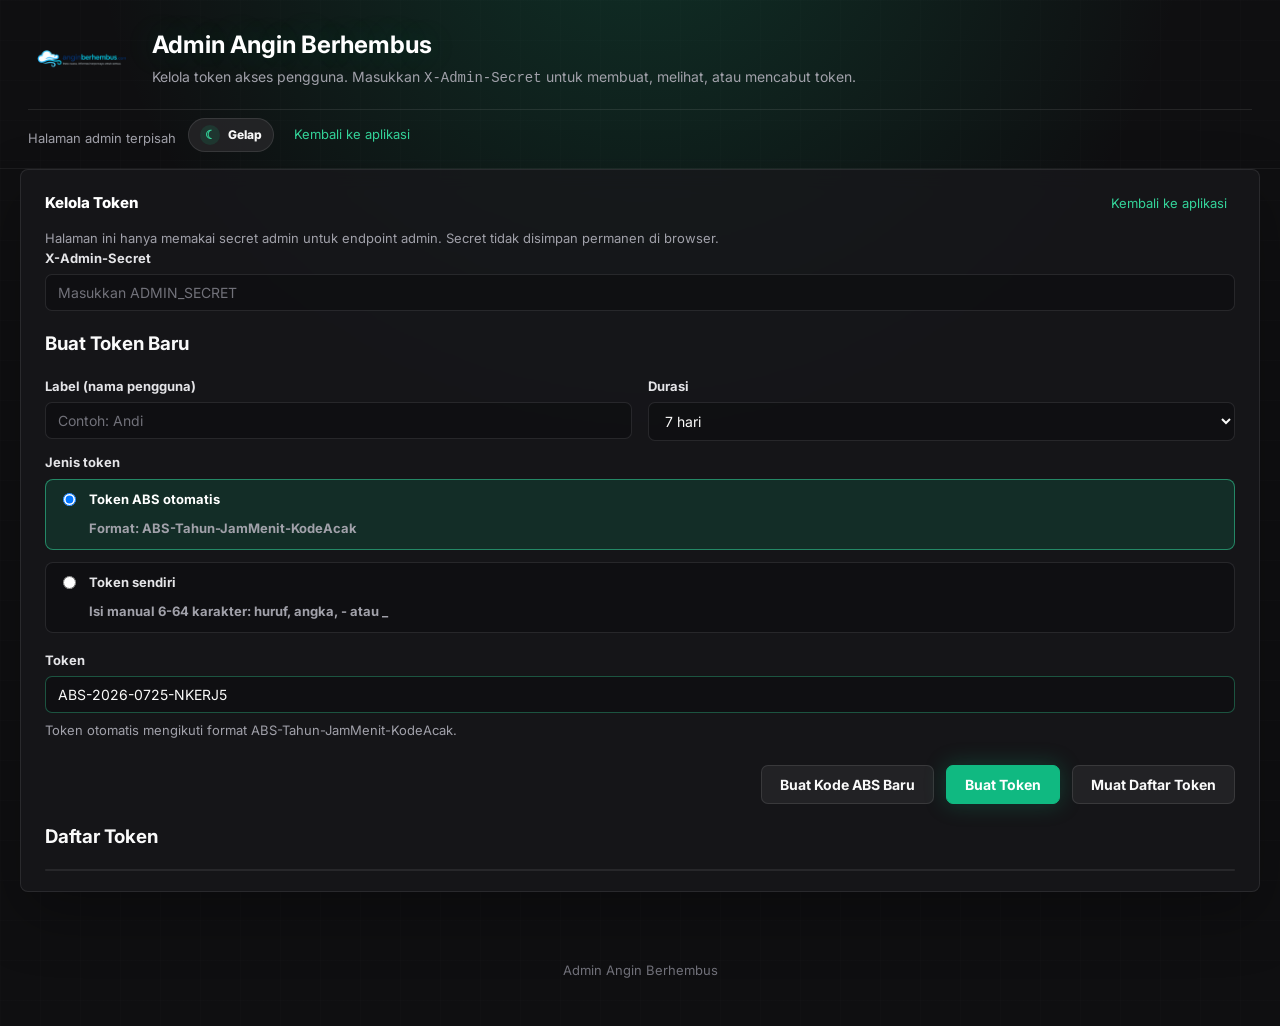
==== commit 12be831f: "sync: update admin.html" ====
--- a/admin.html
+++ b/admin.html
@@ -7,7 +7,7 @@
     <link rel="preconnect" href="https://fonts.googleapis.com" />
     <link rel="preconnect" href="https://fonts.gstatic.com" crossorigin />
     <link href="https://fonts.googleapis.com/css2?family=Inter:wght@300;400;600;700;800&display=swap" rel="stylesheet" />
-    <link rel="stylesheet" href="styles.css?v=20260522-admin-theme-login" />
+    <link rel="stylesheet" href="styles.css?v=20260522-bar-chart-layout" />
     <script>
         (() => {
             const saved = localStorage.getItem("wde.theme");
@@ -133,6 +133,6 @@
     </footer>
 
     <script src="config.js"></script>
-    <script src="app.js?v=20260522-admin-theme-login"></script>
+    <script src="app.js?v=20260522-bar-chart-layout"></script>
 </body>
 </html>
--- a/styles.css
+++ b/styles.css
@@ -400,6 +400,7 @@
     font-family: ui-monospace, "SF Mono", Menlo, Consolas, monospace;
     font-size: 12px;
     background: #f3f4f6;
+    color: #0f172a;
     padding: 2px 6px;
     border-radius: 4px;
     word-break: break-all;
@@ -1284,6 +1285,24 @@
     border-radius: 999px;
 }
 
+html[data-theme="dark"] .field input[readonly] {
+    color: #fafafa;
+    background: rgba(15, 15, 17, 0.72);
+    border-color: rgba(52, 211, 153, 0.35);
+}
+
+html[data-theme="dark"] .field input[readonly]::selection,
+html[data-theme="dark"] .token-display::selection {
+    color: #0f172a;
+    background: #34d399;
+}
+
+html[data-theme="dark"] .token-display {
+    color: #d1fae5;
+    background: rgba(16, 185, 129, 0.14);
+    border: 1px solid rgba(52, 211, 153, 0.28);
+}
+
 html[data-theme="light"] {
     --bg: #f8fafc;
     --card: #ffffff;
@@ -1390,6 +1409,17 @@
     border-color: #cbd5e1;
 }
 
+html[data-theme="light"] .field input[readonly] {
+    color: #0f172a;
+    background: #f8fafc;
+}
+
+html[data-theme="light"] .token-display {
+    color: #065f46;
+    background: #d1fae5;
+    border: 1px solid #99f6e4;
+}
+
 html[data-theme="light"] .dms-grid label {
     color: #334155;
 }
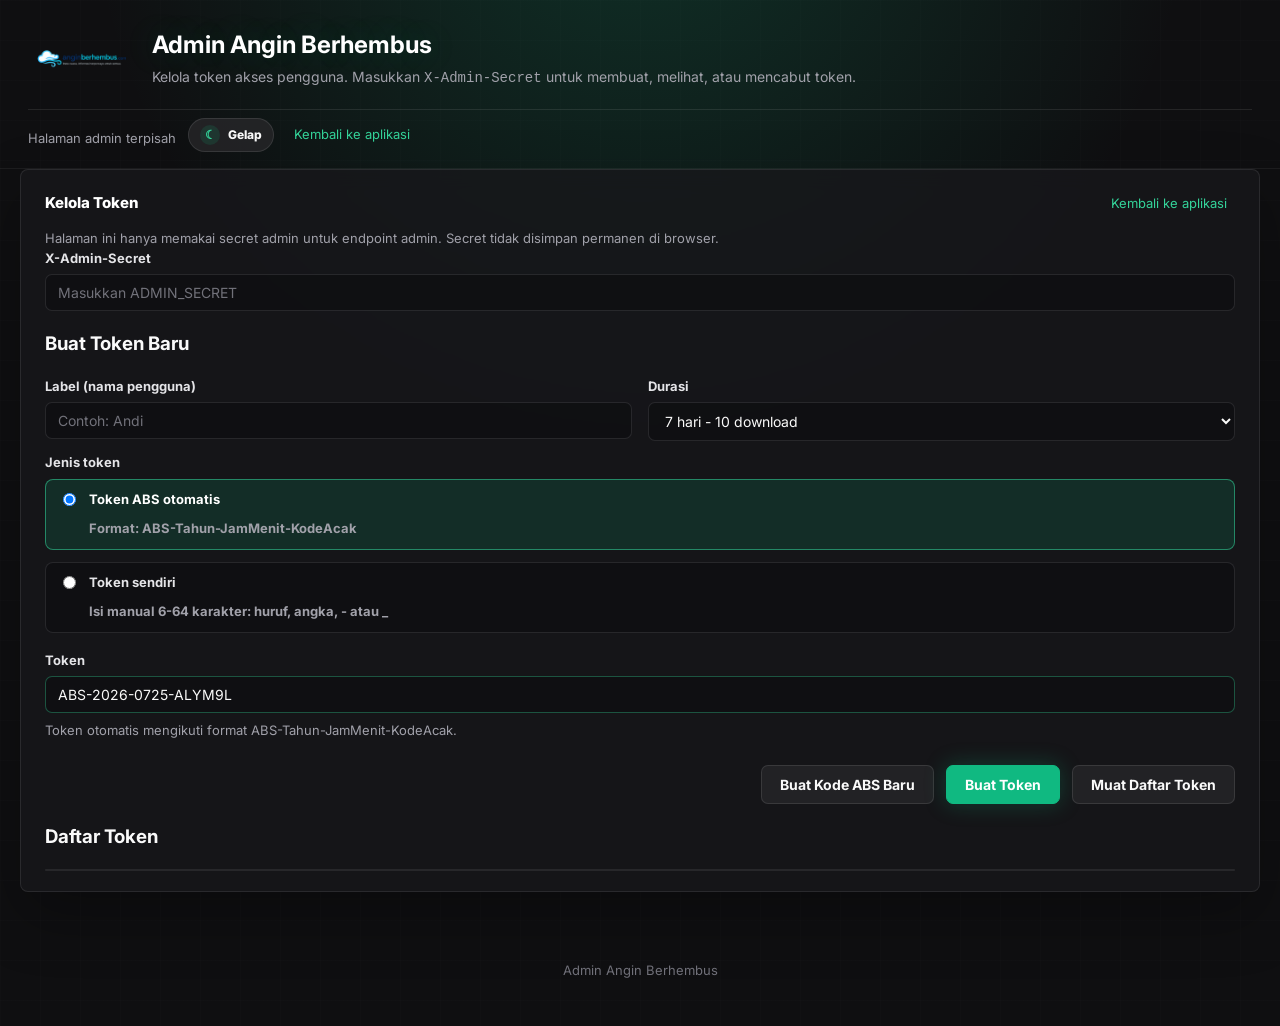
==== commit 99352136: "sync: update admin.html" ====
--- a/admin.html
+++ b/admin.html
@@ -7,7 +7,7 @@
     <link rel="preconnect" href="https://fonts.googleapis.com" />
     <link rel="preconnect" href="https://fonts.gstatic.com" crossorigin />
     <link href="https://fonts.googleapis.com/css2?family=Inter:wght@300;400;600;700;800&display=swap" rel="stylesheet" />
-    <link rel="stylesheet" href="styles.css?v=20260522-bar-chart-layout" />
+    <link rel="stylesheet" href="styles.css?v=20260524-download-quota" />
     <script>
         (() => {
             const saved = localStorage.getItem("wde.theme");
@@ -71,8 +71,8 @@
                     <label for="admin-new-days">Durasi</label>
                     <select id="admin-new-days">
                         <option value="1">1 hari</option>
-                        <option value="7" selected>7 hari</option>
-                        <option value="30">30 hari (1 bulan)</option>
+                        <option value="7" selected>7 hari - 10 download</option>
+                        <option value="30">30 hari - 100 download</option>
                     </select>
                 </div>
             </div>
@@ -133,6 +133,6 @@
     </footer>
 
     <script src="config.js"></script>
-    <script src="app.js?v=20260522-bar-chart-layout"></script>
+    <script src="app.js?v=20260524-download-quota"></script>
 </body>
 </html>
--- a/styles.css
+++ b/styles.css
@@ -884,6 +884,12 @@
 .windrose-chart {
     min-height: 440px;
     height: 500px;
+}
+
+.windrose-chart.climate-chart-grid {
+    height: auto;
+    min-height: 0;
+    overflow: visible;
 }
 
 #preview-info {
